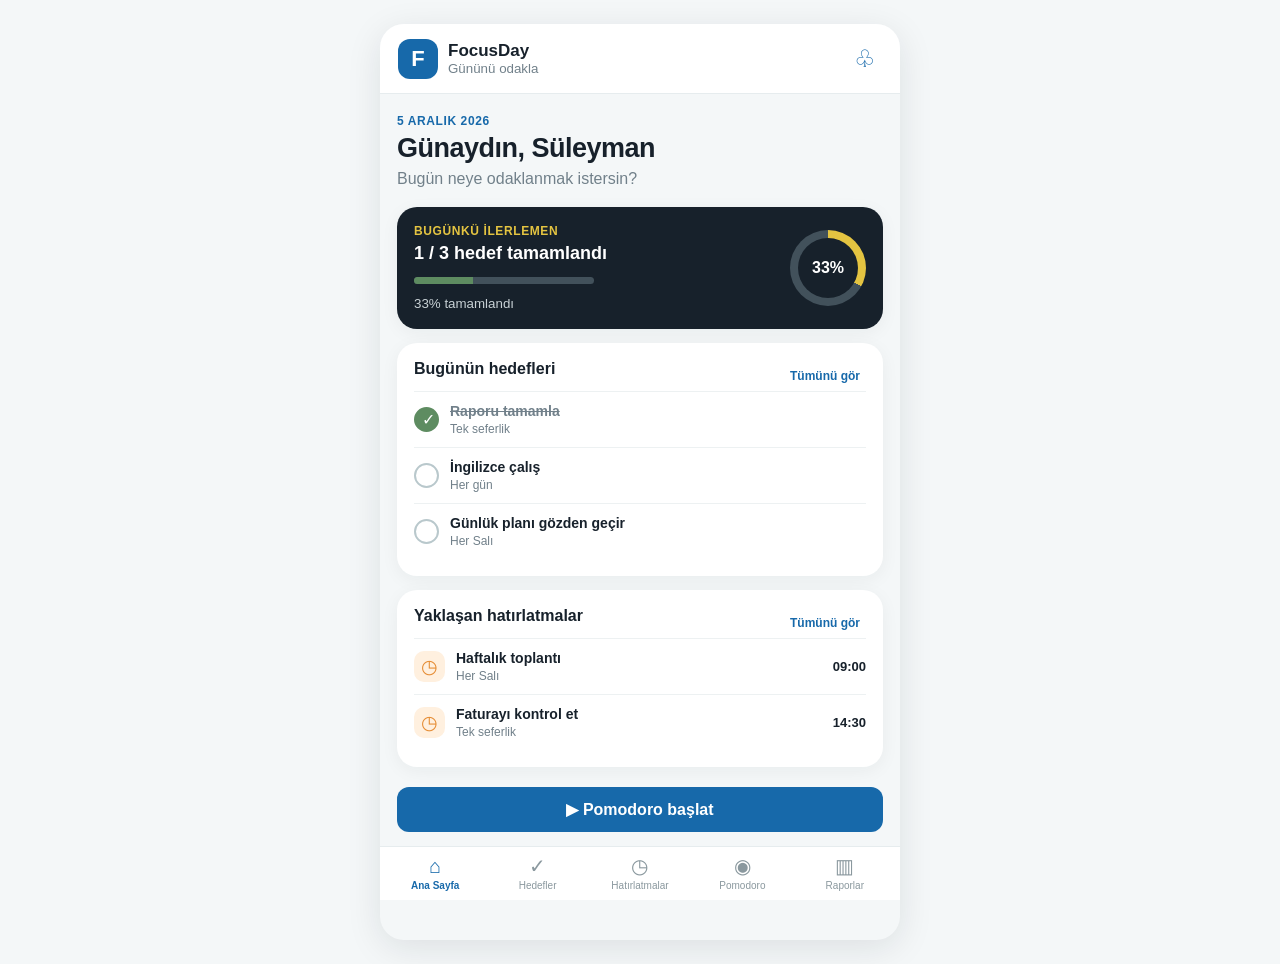
==== index.html @ 0054cb57 "Add files via upload" ====
<!doctype html>
<html lang="tr">
<head>
<meta charset="UTF-8"><meta name="viewport" content="width=device-width,initial-scale=1,viewport-fit=cover"><meta name="theme-color" content="#1769AA"><title>FocusDay</title>
<style>
:root{--blue:#1769AA;--green:#5E8C61;--yellow:#E4C441;--orange:#E58B32;--purple:#7656A6;--red:#C94C4C;--ink:#17212B;--bg:#F4F7F8;--muted:#71808A}*{box-sizing:border-box}body{margin:0;background:var(--bg);font-family:-apple-system,BlinkMacSystemFont,"Segoe UI",sans-serif;color:var(--ink)}button,input,select{font:inherit}button{border:0;cursor:pointer}.app{max-width:520px;min-height:100vh;margin:auto;padding-bottom:88px}.top{height:70px;background:#fff;border-bottom:1px solid #e6ecee;display:flex;align-items:center;padding:14px 18px;gap:10px}.logo{width:40px;height:40px;border-radius:12px;background:var(--blue);color:#fff;display:grid;place-items:center;font-weight:800;font-size:22px}.top b{font-size:17px}.top small{display:block;color:var(--muted)}.bell{margin-left:auto;background:none;color:var(--blue);font-size:24px}main{padding:20px 17px}.eyebrow{font-size:12px;text-transform:uppercase;letter-spacing:.6px;font-weight:700;color:var(--blue);margin:0 0 5px}h1{font-size:27px;margin:3px 0 6px;letter-spacing:-.5px}h2{font-size:16px;margin:0 0 13px}.welcome p:last-child{color:var(--muted);margin:0 0 19px}.card,.progress,.timer{background:#fff;border-radius:20px;padding:17px;margin:14px 0;box-shadow:0 4px 18px #17212b0d}.progress{background:var(--ink);color:#fff;display:flex;justify-content:space-between;align-items:center}.progress h2{font-size:18px}.progress .eyebrow{color:var(--yellow)}.line{height:7px;width:180px;background:#42515b;border-radius:9px;overflow:hidden;margin:10px 0}.line span{display:block;height:100%;background:var(--green)}.progress small{color:#c8d1d5}.ring{width:76px;height:76px;border-radius:50%;background:conic-gradient(var(--yellow) var(--p),#42515b 0);display:grid;place-items:center;position:relative}.ring:after{content:"";position:absolute;inset:8px;border-radius:50%;background:var(--ink)}.ring b{position:relative;z-index:1}.heading{display:flex;justify-content:space-between}.heading button,.link{background:none;color:var(--blue);font-size:12px;font-weight:700}.row{display:flex;align-items:center;gap:11px;min-height:56px;border-top:1px solid #edf1f2}.row:first-of-type{border-top:0}.check{width:25px;height:25px;border-radius:50%;border:2px solid #b9c8cc;background:#fff;color:#fff}.check.done{background:var(--green);border-color:var(--green)}.row strong{display:block;font-size:14px}.row small{color:var(--muted);font-size:12px;display:block;margin-top:3px}.done-text{text-decoration:line-through;color:var(--muted)}.clock{width:31px;height:31px;border-radius:10px;background:#fff0df;color:var(--orange);display:grid;place-items:center;font-size:19px}.row time{margin-left:auto;font-weight:700;font-size:13px}.primary,.secondary{min-height:45px;padding:0 17px;border-radius:12px;font-weight:700}.primary{background:var(--blue);color:#fff}.secondary{background:#e8f1f7;color:var(--blue)}.wide{width:100%;margin-top:6px}.title{display:flex;justify-content:space-between;align-items:center}.title h1{margin-bottom:18px}.plus{font-size:28px;color:var(--blue);background:none}.tabs{display:flex;gap:7px;overflow:auto;margin:0 0 15px}.tabs button{padding:10px 13px;border-radius:20px;background:#e6ecee;color:var(--muted);white-space:nowrap}.tabs .active{background:var(--blue);color:#fff}.form{display:grid;gap:8px}.form label{font-size:13px;font-weight:700;color:#53636c;margin-top:6px}.form input,.form select,.add input,.timer input,.period{width:100%;min-height:45px;border:1px solid #dce5e7;border-radius:10px;padding:0 12px;background:#fff;color:var(--ink)}.add{display:flex;gap:8px}.add input{flex:1;min-width:0}.timer{text-align:center;padding:27px 17px}.timer-ring{width:225px;height:225px;margin:13px auto 22px;border:12px solid var(--yellow);border-right-color:var(--blue);border-radius:50%;display:flex;flex-direction:column;justify-content:center}.timer-ring strong{font-size:43px}.timer-ring span{font-size:13px;color:var(--muted)}.actions{display:flex;gap:8px;margin-top:12px}.actions>*{flex:1}.session{color:var(--muted);font-size:13px}.stats{display:grid;grid-template-columns:repeat(3,1fr);gap:8px}.stat{background:#fff;border-top:4px solid var(--blue);border-radius:15px;padding:13px 10px;min-height:105px;display:flex;flex-direction:column;justify-content:space-between}.stat b{font-size:22px}.stat small{color:var(--muted);line-height:1.2}.green{border-color:var(--green)}.purple{border-color:var(--purple)}.chart{height:185px;display:flex;align-items:end;justify-content:space-around;gap:8px}.col{height:100%;flex:1;display:flex;flex-direction:column;justify-content:end;align-items:center;gap:8px}.bar{width:19px;border-radius:7px 7px 2px 2px;min-height:25px}.b1{background:var(--blue)}.b2{background:var(--green)}.b3{background:var(--yellow)}.col small{color:var(--muted);font-size:11px}.insight{background:#eee9f6;color:var(--purple);border-radius:15px;padding:16px;font-size:13px;line-height:1.5}.nav{position:fixed;bottom:0;left:50%;transform:translateX(-50%);width:100%;max-width:520px;background:#fffffff7;border-top:1px solid #e6ecee;display:grid;grid-template-columns:repeat(5,1fr);padding:8px 4px max(8px,env(safe-area-inset-bottom));z-index:3}.nav button{background:none;color:#8a989e;font-size:10px;display:flex;flex-direction:column;align-items:center;gap:4px}.nav span{font-size:20px;line-height:20px}.nav .sel{color:var(--blue);font-weight:700}@media(min-width:700px){body{padding:24px}.app{border-radius:24px;overflow:hidden;box-shadow:0 8px 35px #17212b1a}}
</style></head>
<body><div class="app"><header class="top"><div class="logo">F</div><div><b>FocusDay</b><small>Gününü odakla</small></div><button class="bell">♧</button></header><main id="main"></main><nav class="nav" id="nav"></nav></div>
<script>
const today=new Date().toISOString().slice(0,10);let goals=JSON.parse(localStorage.getItem('fd-goals')||'null')||[{id:1,title:'Raporu tamamla',done:true,repeat:'Tek seferlik'},{id:2,title:'İngilizce çalış',done:false,repeat:'Her gün'},{id:3,title:'Günlük planı gözden geçir',done:false,repeat:'Her Salı'}];let reminders=JSON.parse(localStorage.getItem('fd-reminders')||'null')||[{id:1,title:'Haftalık toplantı',time:'09:00',repeat:'Her Salı'},{id:2,title:'Faturayı kontrol et',time:'14:30',repeat:'Tek seferlik'}];let screen='home',seconds=1500,running=false,pomos=+localStorage.getItem('fd-pomos')||0,note='';
const save=()=>{localStorage.setItem('fd-goals',JSON.stringify(goals));localStorage.setItem('fd-reminders',JSON.stringify(reminders));localStorage.setItem('fd-pomos',pomos)};const dateText=new Intl.DateTimeFormat('tr-TR',{day:'numeric',month:'long',year:'numeric'}).format(new Date());
function goalRow(g){return `<div class="row"><button class="check ${g.done?'done':''}" onclick="toggle(${g.id})">${g.done?'✓':''}</button><div><strong class="${g.done?'done-text':''}">${g.title}</strong><small>${g.repeat}</small></div></div>`}function reminderRow(r){return `<div class="row"><span class="clock">◷</span><div><strong>${r.title}</strong><small>${r.repeat}</small></div><time>${r.time}</time></div>`}
function home(){let done=goals.filter(g=>g.done).length,p=goals.length?Math.round(done/goals.length*100):0;return `<section class="welcome"><p class="eyebrow">${dateText}</p><h1>Günaydın, Süleyman</h1><p>Bugün neye odaklanmak istersin?</p></section><section class="progress"><div><p class="eyebrow">Bugünkü ilerlemen</p><h2>${done} / ${goals.length} hedef tamamlandı</h2><div class="line"><span style="width:${p}%"></span></div><small>${p}% tamamlandı</small></div><div class="ring" style="--p:${p*3.6}deg"><b>${p}%</b></div></section><section class="card"><div class="heading"><h2>Bugünün hedefleri</h2><button onclick="go('goals')">Tümünü gör</button></div>${goals.slice(0,3).map(goalRow).join('')}</section><section class="card"><div class="heading"><h2>Yaklaşan hatırlatmalar</h2><button onclick="go('reminders')">Tümünü gör</button></div>${reminders.map(reminderRow).join('')}</section><button class="primary wide" onclick="go('pomodoro')">▶ Pomodoro başlat</button>`}
function goalsPage(){return `<div class="title"><h1>Hedefler</h1><button class="plus" onclick="document.querySelector('.add input').focus()">＋</button></div><div class="tabs"><button class="active">Bugün</button><button>Yaklaşan</button><button>Tamamlanan</button></div><section class="card">${goals.map(goalRow).join('')}</section><div class="add"><input placeholder="Yeni hedef yaz..." onkeydown="if(event.key==='Enter')addGoal(this)"><button class="primary" onclick="addGoal(this.previousElementSibling)">Ekle</button></div>`}
function remindersPage(){return `<div class="title"><h1>Yeni Hatırlatma</h1></div><section class="card form"><label>Hatırlatma başlığı</label><input id="rtitle" placeholder="Örn. Haftalık toplantı"><label>Not</label><input placeholder="İsteğe bağlı not"><label>Başlangıç tarihi</label><input type="date" value="${today}"><label>Saat</label><input id="rtime" type="time" value="09:00"><label>Tekrar</label><select><option>Tek seferlik</option><option>Her gün</option><option>Her hafta</option><option>Her ay</option></select><label>Sonlanma</label><select><option>Hiçbir zaman</option><option>Tarihte sona ersin</option><option>Tekrardan sonra sona ersin</option></select><button class="primary wide" onclick="addReminder()">Hatırlatmayı kaydet</button></section><section class="card">${reminders.map(reminderRow).join('')}</section>`}
function pomo(){let m=String(Math.floor(seconds/60)).padStart(2,'0'),s=String(seconds%60).padStart(2,'0');return `<div class="title"><h1>Pomodoro</h1></div><section class="timer"><p class="eyebrow">Bağımsız odaklanma</p><div class="timer-ring"><strong>${m}:${s}</strong><span>${running?'Odaklanıyor':'Başlamaya hazır'}</span></div><input placeholder="Odaklanma konusu (isteğe bağlı)" value="${note}" oninput="note=this.value"><div class="actions"><button class="primary" onclick="run()">${running?'❚❚ Duraklat':'▶ Başlat'}</button><button class="secondary" onclick="resetTimer()">Sıfırla</button></div><p class="session">Tamamlanan Pomodoro: <b>${pomos}</b></p></section>`}
function reports(){let done=goals.filter(g=>g.done).length;return `<div class="title"><h1>Raporlar</h1></div><select class="period"><option>Bu hafta</option><option>Bu ay</option><option>Son 30 gün</option></select><div class="stats"><div class="stat green"><b>${done}</b><small>Tamamlanan hedefler</small></div><div class="stat"><b>${pomos}</b><small>Pomodoro</small></div><div class="stat purple"><b>${pomos*25} dk</b><small>Odaklanma süresi</small></div></div><section class="card"><h2>Haftalık odaklanma</h2><div class="chart">${['Pzt','Sal','Çar','Per','Cum','Cmt','Paz'].map((d,i)=>`<div class="col"><div class="bar b${i%3+1}" style="height:${30+(i*13)%65}%"></div><small>${d}</small></div>`).join('')}</div></section><div class="insight">✦ Bu hafta düzenli ilerliyorsun. Küçük adımlar büyük sonuçlar getirir.</div>`}
function render(){document.getElementById('main').innerHTML=screen==='home'?home():screen==='goals'?goalsPage():screen==='reminders'?remindersPage():screen==='pomodoro'?pomo():reports();let items=[['home','⌂','Ana Sayfa'],['goals','✓','Hedefler'],['reminders','◷','Hatırlatmalar'],['pomodoro','◉','Pomodoro'],['reports','▥','Raporlar']];document.getElementById('nav').innerHTML=items.map(x=>`<button class="${screen===x[0]?'sel':''}" onclick="go('${x[0]}')"><span>${x[1]}</span>${x[2]}</button>`).join('')}
function go(x){screen=x;render()}function toggle(id){goals=goals.map(g=>g.id===id?{...g,done:!g.done}:g);save();render()}function addGoal(el){if(!el.value.trim())return;goals.push({id:Date.now(),title:el.value.trim(),done:false,repeat:'Tek seferlik'});el.value='';save();render()}function addReminder(){let t=document.getElementById('rtitle').value.trim();if(!t)return;reminders.push({id:Date.now(),title:t,time:document.getElementById('rtime').value,repeat:'Tek seferlik'});save();alert('Hatırlatma kaydedildi.');render()}function run(){running=!running;render()}function resetTimer(){running=false;seconds=1500;render()}setInterval(()=>{if(running){seconds--;if(seconds<=0){seconds=1500;running=false;pomos++;save()}render()}},1000);render();
</script></body></html>
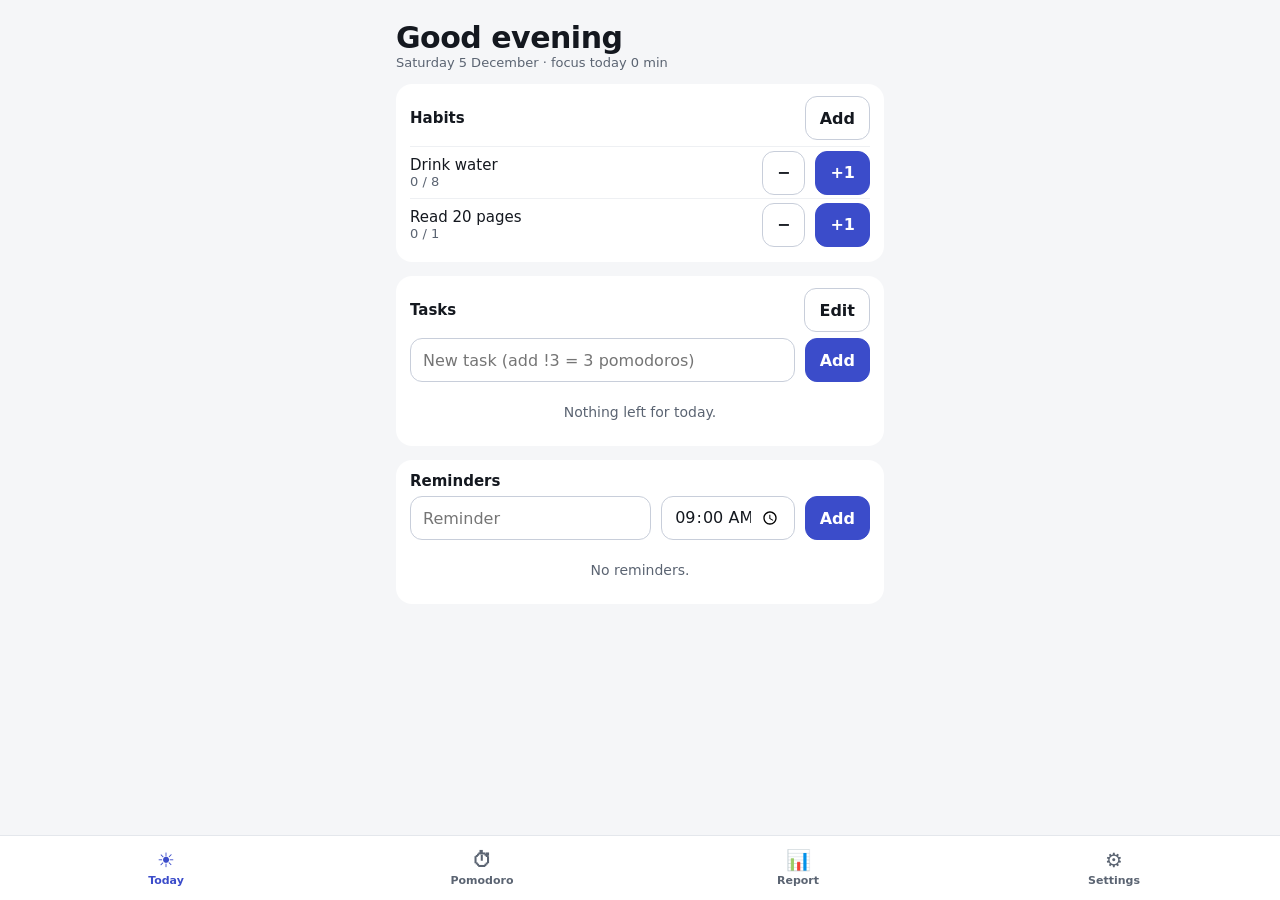
==== commit 252d6e82: "Add FocusDay PWA Co-Authored-By: Claude Sonnet 5.5 <noreply@anthropic.com> Claude-Session: https://c" ====
--- a/index.html
+++ b/index.html
@@ -1,20 +1,22 @@
 <!doctype html>
-<html lang="tr">
+<html lang="en">
 <head>
-<meta charset="UTF-8"><meta name="viewport" content="width=device-width,initial-scale=1,viewport-fit=cover"><meta name="theme-color" content="#1769AA"><title>FocusDay</title>
-<style>
-:root{--blue:#1769AA;--green:#5E8C61;--yellow:#E4C441;--orange:#E58B32;--purple:#7656A6;--red:#C94C4C;--ink:#17212B;--bg:#F4F7F8;--muted:#71808A}*{box-sizing:border-box}body{margin:0;background:var(--bg);font-family:-apple-system,BlinkMacSystemFont,"Segoe UI",sans-serif;color:var(--ink)}button,input,select{font:inherit}button{border:0;cursor:pointer}.app{max-width:520px;min-height:100vh;margin:auto;padding-bottom:88px}.top{height:70px;background:#fff;border-bottom:1px solid #e6ecee;display:flex;align-items:center;padding:14px 18px;gap:10px}.logo{width:40px;height:40px;border-radius:12px;background:var(--blue);color:#fff;display:grid;place-items:center;font-weight:800;font-size:22px}.top b{font-size:17px}.top small{display:block;color:var(--muted)}.bell{margin-left:auto;background:none;color:var(--blue);font-size:24px}main{padding:20px 17px}.eyebrow{font-size:12px;text-transform:uppercase;letter-spacing:.6px;font-weight:700;color:var(--blue);margin:0 0 5px}h1{font-size:27px;margin:3px 0 6px;letter-spacing:-.5px}h2{font-size:16px;margin:0 0 13px}.welcome p:last-child{color:var(--muted);margin:0 0 19px}.card,.progress,.timer{background:#fff;border-radius:20px;padding:17px;margin:14px 0;box-shadow:0 4px 18px #17212b0d}.progress{background:var(--ink);color:#fff;display:flex;justify-content:space-between;align-items:center}.progress h2{font-size:18px}.progress .eyebrow{color:var(--yellow)}.line{height:7px;width:180px;background:#42515b;border-radius:9px;overflow:hidden;margin:10px 0}.line span{display:block;height:100%;background:var(--green)}.progress small{color:#c8d1d5}.ring{width:76px;height:76px;border-radius:50%;background:conic-gradient(var(--yellow) var(--p),#42515b 0);display:grid;place-items:center;position:relative}.ring:after{content:"";position:absolute;inset:8px;border-radius:50%;background:var(--ink)}.ring b{position:relative;z-index:1}.heading{display:flex;justify-content:space-between}.heading button,.link{background:none;color:var(--blue);font-size:12px;font-weight:700}.row{display:flex;align-items:center;gap:11px;min-height:56px;border-top:1px solid #edf1f2}.row:first-of-type{border-top:0}.check{width:25px;height:25px;border-radius:50%;border:2px solid #b9c8cc;background:#fff;color:#fff}.check.done{background:var(--green);border-color:var(--green)}.row strong{display:block;font-size:14px}.row small{color:var(--muted);font-size:12px;display:block;margin-top:3px}.done-text{text-decoration:line-through;color:var(--muted)}.clock{width:31px;height:31px;border-radius:10px;background:#fff0df;color:var(--orange);display:grid;place-items:center;font-size:19px}.row time{margin-left:auto;font-weight:700;font-size:13px}.primary,.secondary{min-height:45px;padding:0 17px;border-radius:12px;font-weight:700}.primary{background:var(--blue);color:#fff}.secondary{background:#e8f1f7;color:var(--blue)}.wide{width:100%;margin-top:6px}.title{display:flex;justify-content:space-between;align-items:center}.title h1{margin-bottom:18px}.plus{font-size:28px;color:var(--blue);background:none}.tabs{display:flex;gap:7px;overflow:auto;margin:0 0 15px}.tabs button{padding:10px 13px;border-radius:20px;background:#e6ecee;color:var(--muted);white-space:nowrap}.tabs .active{background:var(--blue);color:#fff}.form{display:grid;gap:8px}.form label{font-size:13px;font-weight:700;color:#53636c;margin-top:6px}.form input,.form select,.add input,.timer input,.period{width:100%;min-height:45px;border:1px solid #dce5e7;border-radius:10px;padding:0 12px;background:#fff;color:var(--ink)}.add{display:flex;gap:8px}.add input{flex:1;min-width:0}.timer{text-align:center;padding:27px 17px}.timer-ring{width:225px;height:225px;margin:13px auto 22px;border:12px solid var(--yellow);border-right-color:var(--blue);border-radius:50%;display:flex;flex-direction:column;justify-content:center}.timer-ring strong{font-size:43px}.timer-ring span{font-size:13px;color:var(--muted)}.actions{display:flex;gap:8px;margin-top:12px}.actions>*{flex:1}.session{color:var(--muted);font-size:13px}.stats{display:grid;grid-template-columns:repeat(3,1fr);gap:8px}.stat{background:#fff;border-top:4px solid var(--blue);border-radius:15px;padding:13px 10px;min-height:105px;display:flex;flex-direction:column;justify-content:space-between}.stat b{font-size:22px}.stat small{color:var(--muted);line-height:1.2}.green{border-color:var(--green)}.purple{border-color:var(--purple)}.chart{height:185px;display:flex;align-items:end;justify-content:space-around;gap:8px}.col{height:100%;flex:1;display:flex;flex-direction:column;justify-content:end;align-items:center;gap:8px}.bar{width:19px;border-radius:7px 7px 2px 2px;min-height:25px}.b1{background:var(--blue)}.b2{background:var(--green)}.b3{background:var(--yellow)}.col small{color:var(--muted);font-size:11px}.insight{background:#eee9f6;color:var(--purple);border-radius:15px;padding:16px;font-size:13px;line-height:1.5}.nav{position:fixed;bottom:0;left:50%;transform:translateX(-50%);width:100%;max-width:520px;background:#fffffff7;border-top:1px solid #e6ecee;display:grid;grid-template-columns:repeat(5,1fr);padding:8px 4px max(8px,env(safe-area-inset-bottom));z-index:3}.nav button{background:none;color:#8a989e;font-size:10px;display:flex;flex-direction:column;align-items:center;gap:4px}.nav span{font-size:20px;line-height:20px}.nav .sel{color:var(--blue);font-weight:700}@media(min-width:700px){body{padding:24px}.app{border-radius:24px;overflow:hidden;box-shadow:0 8px 35px #17212b1a}}
-</style></head>
-<body><div class="app"><header class="top"><div class="logo">F</div><div><b>FocusDay</b><small>Gününü odakla</small></div><button class="bell">♧</button></header><main id="main"></main><nav class="nav" id="nav"></nav></div>
-<script>
-const today=new Date().toISOString().slice(0,10);let goals=JSON.parse(localStorage.getItem('fd-goals')||'null')||[{id:1,title:'Raporu tamamla',done:true,repeat:'Tek seferlik'},{id:2,title:'İngilizce çalış',done:false,repeat:'Her gün'},{id:3,title:'Günlük planı gözden geçir',done:false,repeat:'Her Salı'}];let reminders=JSON.parse(localStorage.getItem('fd-reminders')||'null')||[{id:1,title:'Haftalık toplantı',time:'09:00',repeat:'Her Salı'},{id:2,title:'Faturayı kontrol et',time:'14:30',repeat:'Tek seferlik'}];let screen='home',seconds=1500,running=false,pomos=+localStorage.getItem('fd-pomos')||0,note='';
-const save=()=>{localStorage.setItem('fd-goals',JSON.stringify(goals));localStorage.setItem('fd-reminders',JSON.stringify(reminders));localStorage.setItem('fd-pomos',pomos)};const dateText=new Intl.DateTimeFormat('tr-TR',{day:'numeric',month:'long',year:'numeric'}).format(new Date());
-function goalRow(g){return `<div class="row"><button class="check ${g.done?'done':''}" onclick="toggle(${g.id})">${g.done?'✓':''}</button><div><strong class="${g.done?'done-text':''}">${g.title}</strong><small>${g.repeat}</small></div></div>`}function reminderRow(r){return `<div class="row"><span class="clock">◷</span><div><strong>${r.title}</strong><small>${r.repeat}</small></div><time>${r.time}</time></div>`}
-function home(){let done=goals.filter(g=>g.done).length,p=goals.length?Math.round(done/goals.length*100):0;return `<section class="welcome"><p class="eyebrow">${dateText}</p><h1>Günaydın, Süleyman</h1><p>Bugün neye odaklanmak istersin?</p></section><section class="progress"><div><p class="eyebrow">Bugünkü ilerlemen</p><h2>${done} / ${goals.length} hedef tamamlandı</h2><div class="line"><span style="width:${p}%"></span></div><small>${p}% tamamlandı</small></div><div class="ring" style="--p:${p*3.6}deg"><b>${p}%</b></div></section><section class="card"><div class="heading"><h2>Bugünün hedefleri</h2><button onclick="go('goals')">Tümünü gör</button></div>${goals.slice(0,3).map(goalRow).join('')}</section><section class="card"><div class="heading"><h2>Yaklaşan hatırlatmalar</h2><button onclick="go('reminders')">Tümünü gör</button></div>${reminders.map(reminderRow).join('')}</section><button class="primary wide" onclick="go('pomodoro')">▶ Pomodoro başlat</button>`}
-function goalsPage(){return `<div class="title"><h1>Hedefler</h1><button class="plus" onclick="document.querySelector('.add input').focus()">＋</button></div><div class="tabs"><button class="active">Bugün</button><button>Yaklaşan</button><button>Tamamlanan</button></div><section class="card">${goals.map(goalRow).join('')}</section><div class="add"><input placeholder="Yeni hedef yaz..." onkeydown="if(event.key==='Enter')addGoal(this)"><button class="primary" onclick="addGoal(this.previousElementSibling)">Ekle</button></div>`}
-function remindersPage(){return `<div class="title"><h1>Yeni Hatırlatma</h1></div><section class="card form"><label>Hatırlatma başlığı</label><input id="rtitle" placeholder="Örn. Haftalık toplantı"><label>Not</label><input placeholder="İsteğe bağlı not"><label>Başlangıç tarihi</label><input type="date" value="${today}"><label>Saat</label><input id="rtime" type="time" value="09:00"><label>Tekrar</label><select><option>Tek seferlik</option><option>Her gün</option><option>Her hafta</option><option>Her ay</option></select><label>Sonlanma</label><select><option>Hiçbir zaman</option><option>Tarihte sona ersin</option><option>Tekrardan sonra sona ersin</option></select><button class="primary wide" onclick="addReminder()">Hatırlatmayı kaydet</button></section><section class="card">${reminders.map(reminderRow).join('')}</section>`}
-function pomo(){let m=String(Math.floor(seconds/60)).padStart(2,'0'),s=String(seconds%60).padStart(2,'0');return `<div class="title"><h1>Pomodoro</h1></div><section class="timer"><p class="eyebrow">Bağımsız odaklanma</p><div class="timer-ring"><strong>${m}:${s}</strong><span>${running?'Odaklanıyor':'Başlamaya hazır'}</span></div><input placeholder="Odaklanma konusu (isteğe bağlı)" value="${note}" oninput="note=this.value"><div class="actions"><button class="primary" onclick="run()">${running?'❚❚ Duraklat':'▶ Başlat'}</button><button class="secondary" onclick="resetTimer()">Sıfırla</button></div><p class="session">Tamamlanan Pomodoro: <b>${pomos}</b></p></section>`}
-function reports(){let done=goals.filter(g=>g.done).length;return `<div class="title"><h1>Raporlar</h1></div><select class="period"><option>Bu hafta</option><option>Bu ay</option><option>Son 30 gün</option></select><div class="stats"><div class="stat green"><b>${done}</b><small>Tamamlanan hedefler</small></div><div class="stat"><b>${pomos}</b><small>Pomodoro</small></div><div class="stat purple"><b>${pomos*25} dk</b><small>Odaklanma süresi</small></div></div><section class="card"><h2>Haftalık odaklanma</h2><div class="chart">${['Pzt','Sal','Çar','Per','Cum','Cmt','Paz'].map((d,i)=>`<div class="col"><div class="bar b${i%3+1}" style="height:${30+(i*13)%65}%"></div><small>${d}</small></div>`).join('')}</div></section><div class="insight">✦ Bu hafta düzenli ilerliyorsun. Küçük adımlar büyük sonuçlar getirir.</div>`}
-function render(){document.getElementById('main').innerHTML=screen==='home'?home():screen==='goals'?goalsPage():screen==='reminders'?remindersPage():screen==='pomodoro'?pomo():reports();let items=[['home','⌂','Ana Sayfa'],['goals','✓','Hedefler'],['reminders','◷','Hatırlatmalar'],['pomodoro','◉','Pomodoro'],['reports','▥','Raporlar']];document.getElementById('nav').innerHTML=items.map(x=>`<button class="${screen===x[0]?'sel':''}" onclick="go('${x[0]}')"><span>${x[1]}</span>${x[2]}</button>`).join('')}
-function go(x){screen=x;render()}function toggle(id){goals=goals.map(g=>g.id===id?{...g,done:!g.done}:g);save();render()}function addGoal(el){if(!el.value.trim())return;goals.push({id:Date.now(),title:el.value.trim(),done:false,repeat:'Tek seferlik'});el.value='';save();render()}function addReminder(){let t=document.getElementById('rtitle').value.trim();if(!t)return;reminders.push({id:Date.now(),title:t,time:document.getElementById('rtime').value,repeat:'Tek seferlik'});save();alert('Hatırlatma kaydedildi.');render()}function run(){running=!running;render()}function resetTimer(){running=false;seconds=1500;render()}setInterval(()=>{if(running){seconds--;if(seconds<=0){seconds=1500;running=false;pomos++;save()}render()}},1000);render();
-</script></body></html>+<meta charset="utf-8">
+<meta name="viewport" content="width=device-width, initial-scale=1, viewport-fit=cover">
+<meta name="theme-color" content="#3B4CCA">
+<meta name="apple-mobile-web-app-capable" content="yes">
+<meta name="apple-mobile-web-app-status-bar-style" content="default">
+<meta name="apple-mobile-web-app-title" content="FocusDay">
+<link rel="manifest" href="manifest.webmanifest">
+<link rel="apple-touch-icon" href="icons/icon-180.png">
+<link rel="icon" href="icons/icon-192.png">
+<link rel="stylesheet" href="styles.css">
+<title>FocusDay</title>
+</head>
+<body>
+<main id="view"></main>
+<div id="toast" role="status" aria-live="polite"></div>
+<nav id="nav" aria-label="Main menu"></nav>
+<script src="app.js"></script>
+</body>
+</html>
--- a/styles.css
+++ b/styles.css
@@ -0,0 +1,58 @@
+:root{--bg:#F5F6F8;--card:#fff;--ink:#14181F;--mute:#5B6472;--line:#EEF0F3;--acc:#3B4CCA;--tom:#C2410C;--ok:#0F766E;--danger:#B42318}
+*{box-sizing:border-box;-webkit-tap-highlight-color:transparent}
+html,body{margin:0;background:var(--bg);color:var(--ink);font-family:-apple-system,BlinkMacSystemFont,"Inter",system-ui,sans-serif}
+body{padding-top:env(safe-area-inset-top)}
+main{padding:20px 16px calc(110px + env(safe-area-inset-bottom));max-width:520px;margin:0 auto;display:flex;flex-direction:column;gap:14px}
+h1{margin:0;font-size:30px;font-weight:800;letter-spacing:-.5px}
+h2{margin:0;font-size:15px;font-weight:700}
+.sub{color:var(--mute);font-size:13px}
+.row{display:flex;align-items:center;gap:10px}
+.sp{flex:1;min-width:0}
+.card{background:var(--card);border-radius:16px;padding:12px 14px;display:flex;flex-direction:column}
+button{font:inherit;cursor:pointer}
+.btn{min-height:44px;border:1.5px solid #C8CEDA;background:#fff;border-radius:12px;padding:0 14px;font-weight:600;color:var(--ink)}
+.btn.pri{background:var(--acc);border-color:var(--acc);color:#fff}
+.btn.tom{background:var(--tom);border-color:var(--tom);color:#fff}
+.btn.big{min-height:54px;border-radius:16px;font-size:16px;font-weight:700}
+.icon{width:44px;height:44px;border:none;border-radius:12px;background:#FDE8E7;color:var(--danger);font-size:18px;flex-shrink:0}
+input[type=text],input[type=time],input[type=number],select{font:inherit;min-height:44px;border:1.5px solid #C8CEDA;border-radius:12px;padding:0 12px;background:#fff;color:var(--ink);width:100%}
+.item{display:flex;align-items:center;gap:10px;min-height:52px;border-top:1px solid var(--line)}
+.item:first-of-type{border-top:none}
+.chk{width:30px;height:30px;border-radius:50%;border:2px solid #C8CEDA;background:#fff;flex-shrink:0;color:#fff;font-size:16px;line-height:1;padding:0}
+.chk.on{background:var(--ok);border-color:var(--ok)}
+.title{flex:1;min-width:0;font-size:15px;overflow:hidden;text-overflow:ellipsis;white-space:nowrap}
+.done .title{text-decoration:line-through;color:var(--mute)}
+.pill{font-size:12px;font-weight:700;color:var(--tom);white-space:nowrap}
+.seg{display:flex;background:#E6E9EE;border-radius:12px;padding:3px}
+.seg button{flex:1;border:none;background:transparent;border-radius:9px;min-height:40px;font-weight:700;color:var(--mute)}
+.seg button.on{background:#fff;color:var(--ink)}
+.chips{display:flex;flex-wrap:wrap;gap:6px}
+.chip{border:1.5px solid #C8CEDA;background:#fff;border-radius:999px;padding:0 12px;min-height:44px;font-size:13px;font-weight:600}
+.ring{width:250px;height:250px;border-radius:50%;margin:6px auto;display:flex;align-items:center;justify-content:center}
+.ring>div{width:226px;height:226px;border-radius:50%;background:var(--bg);display:flex;flex-direction:column;align-items:center;justify-content:center;gap:4px}
+.time{font-size:58px;font-weight:800;letter-spacing:-1px;font-variant-numeric:tabular-nums}
+.dots{display:flex;gap:8px;justify-content:center}
+.dots i{width:28px;height:6px;border-radius:3px;background:#DDE1E8}
+.dots i.on{background:var(--tom)}
+.bars{display:flex;align-items:flex-end;gap:8px;height:120px;padding-top:8px}
+.bars div{flex:1;display:flex;flex-direction:column;align-items:center;gap:4px;justify-content:flex-end;height:100%;font-size:11px;color:var(--mute)}
+.bars b{width:100%;background:var(--acc);border-radius:6px 6px 2px 2px;min-height:3px}
+.heat{display:flex;gap:4px;flex-wrap:wrap}
+.heat i{width:18px;height:18px;border-radius:4px;background:#E4E7EC}
+.heat i.l1{background:#B7BEF0}.heat i.l2{background:#7480E0}.heat i.l3{background:var(--acc)}
+#toast{position:fixed;left:16px;right:16px;bottom:calc(92px + env(safe-area-inset-bottom));max-width:488px;margin:0 auto;z-index:5}
+#toast .t{background:var(--ink);color:#fff;border-radius:14px;padding:4px 4px 4px 16px;display:flex;align-items:center;gap:10px}
+#toast .t span{flex:1;font-size:14px}
+#toast .t button{min-height:44px;padding:0 14px;border:none;background:transparent;color:#AEB8FF;font-weight:700}
+nav{position:fixed;left:0;right:0;bottom:0;background:#fff;border-top:1px solid #E4E7EC;display:grid;grid-template-columns:repeat(4,1fr);padding:6px 8px calc(8px + env(safe-area-inset-bottom));z-index:4}
+nav button{border:none;background:none;min-height:50px;display:flex;flex-direction:column;align-items:center;justify-content:center;gap:2px;font-size:11px;font-weight:600;color:var(--mute)}
+nav button span{font-size:20px}
+nav button.on{color:var(--acc);font-weight:700}
+.banner{background:#ECEEFB;color:#2A379A;border-radius:14px;padding:12px 14px;font-weight:600;font-size:14px}
+.empty{padding:14px 0;text-align:center;color:var(--mute);font-size:14px}
+label.sw{display:flex;align-items:center;gap:12px;min-height:52px;border-top:1px solid var(--line)}
+label.sw:first-of-type{border-top:none}
+label.sw input{width:22px;height:22px;accent-color:var(--acc)}
+.grid3{display:grid;grid-template-columns:repeat(3,1fr);gap:8px}
+.stat{background:#F5F6F8;border-radius:12px;padding:10px;display:flex;flex-direction:column;gap:2px}
+.stat b{font-size:22px}
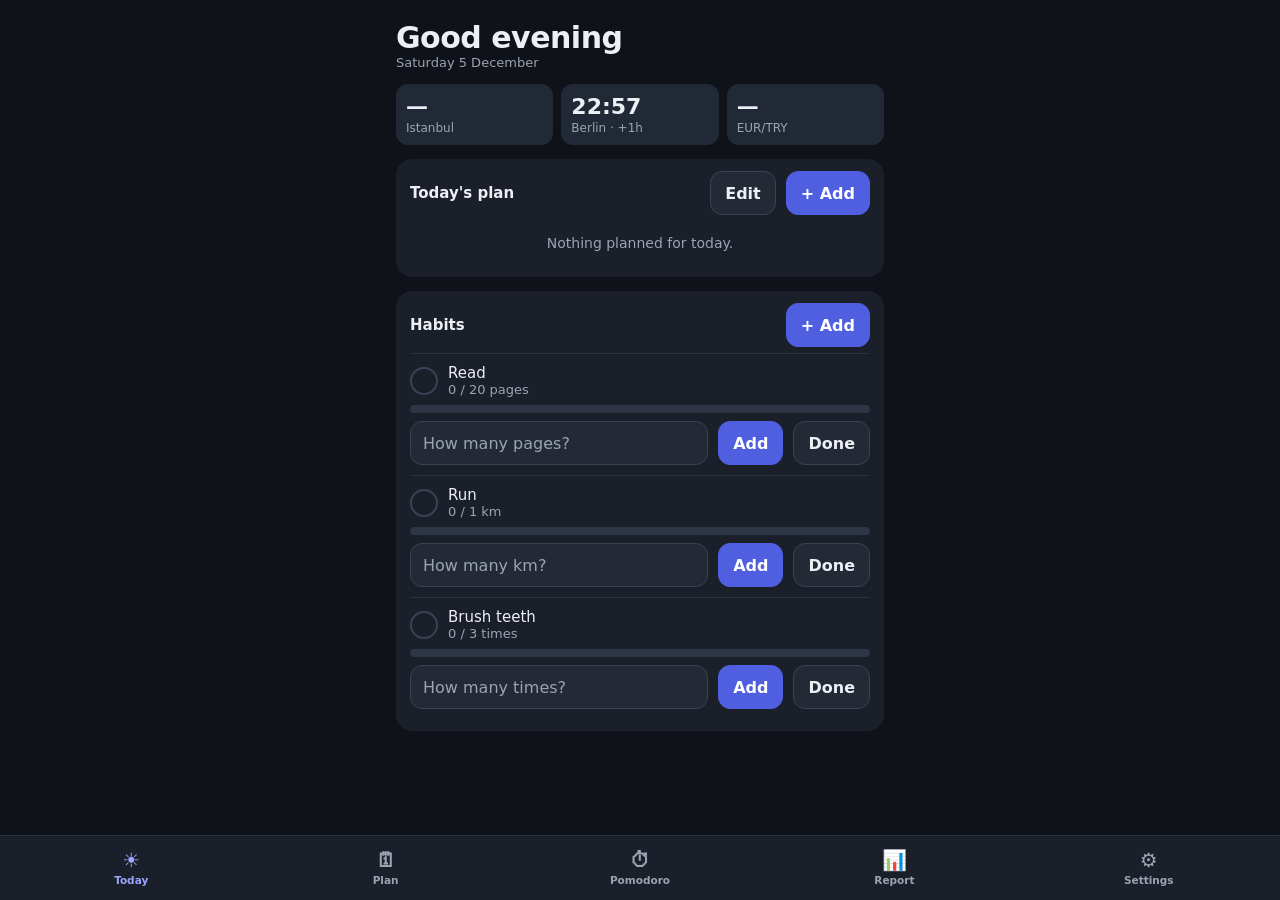
==== commit 12eb723b: "Dark theme, weather/clock/EUR-TRY tiles, compact task form, free-focus-only Pomodoro Co-Authored-By:" ====
--- a/index.html
+++ b/index.html
@@ -3,13 +3,14 @@
 <head>
 <meta charset="utf-8">
 <meta name="viewport" content="width=device-width, initial-scale=1, viewport-fit=cover">
-<meta name="theme-color" content="#3B4CCA">
+<meta name="theme-color" content="#0F1218">
 <meta name="apple-mobile-web-app-capable" content="yes">
 <meta name="apple-mobile-web-app-status-bar-style" content="default">
 <meta name="apple-mobile-web-app-title" content="FocusDay">
 <link rel="manifest" href="manifest.webmanifest">
 <link rel="apple-touch-icon" href="icons/icon-180.png">
 <link rel="icon" href="icons/icon-192.png">
+<script>try{var t=(JSON.parse(localStorage.getItem("focusday.v1"))||{}).settings;document.documentElement.dataset.theme=(t&&t.theme)||"dark"}catch(e){document.documentElement.dataset.theme="dark"}</script>
 <link rel="stylesheet" href="styles.css">
 <title>FocusDay</title>
 </head>
--- a/styles.css
+++ b/styles.css
@@ -1,4 +1,6 @@
-:root{--bg:#F5F6F8;--card:#fff;--ink:#14181F;--mute:#5B6472;--line:#EEF0F3;--acc:#3B4CCA;--tom:#C2410C;--ok:#0F766E;--danger:#B42318}
+:root{--bg:#0F1218;--card:#1A1F29;--field:#232A36;--ink:#ECEFF4;--mute:#9AA4B2;--line:#2A3140;--border:#3A4354;--track:#2E3646;--stat:#222936;--acc:#4F5FE0;--acc-t:#9AA6FF;--accbg:#262C4D;--tom:#C2410C;--tom-t:#FB923C;--ok:#34D399;--okbtn:#0F766E;--danger:#F87171;--dangerbg:#3A2327;--heat1:#3B4A8A;--heat3:#7C8CFF;color-scheme:dark}
+:root[data-theme=light]{--bg:#F5F6F8;--card:#FFFFFF;--field:#FFFFFF;--ink:#14181F;--mute:#5B6472;--line:#EEF0F3;--border:#C8CEDA;--track:#E4E7EC;--stat:#F5F6F8;--acc:#3B4CCA;--acc-t:#3B4CCA;--accbg:#ECEEFB;--tom:#C2410C;--tom-t:#C2410C;--ok:#0F766E;--okbtn:#0F766E;--danger:#B42318;--dangerbg:#FDE8E7;--heat1:#B7BEF0;--heat3:#3B4CCA;color-scheme:light}
+@media (prefers-color-scheme:light){:root[data-theme=auto]{--bg:#F5F6F8;--card:#FFFFFF;--field:#FFFFFF;--ink:#14181F;--mute:#5B6472;--line:#EEF0F3;--border:#C8CEDA;--track:#E4E7EC;--stat:#F5F6F8;--acc:#3B4CCA;--acc-t:#3B4CCA;--accbg:#ECEEFB;--tom-t:#C2410C;--ok:#0F766E;--danger:#B42318;--dangerbg:#FDE8E7;--heat1:#B7BEF0;--heat3:#3B4CCA;color-scheme:light}}
 *{box-sizing:border-box;-webkit-tap-highlight-color:transparent}
 html,body{margin:0;background:var(--bg);color:var(--ink);font-family:-apple-system,BlinkMacSystemFont,"Inter",system-ui,sans-serif}
 body{padding-top:env(safe-area-inset-top)}
@@ -9,50 +11,64 @@
 .row{display:flex;align-items:center;gap:10px}
 .sp{flex:1;min-width:0}
 .card{background:var(--card);border-radius:16px;padding:12px 14px;display:flex;flex-direction:column}
-button{font:inherit;cursor:pointer}
-.btn{min-height:44px;border:1.5px solid #C8CEDA;background:#fff;border-radius:12px;padding:0 14px;font-weight:600;color:var(--ink)}
+button{font:inherit;cursor:pointer;color:inherit}
+.btn{min-height:44px;border:1.5px solid var(--border);background:var(--field);border-radius:12px;padding:0 14px;font-weight:600;color:var(--ink)}
 .btn.pri{background:var(--acc);border-color:var(--acc);color:#fff}
 .btn.tom{background:var(--tom);border-color:var(--tom);color:#fff}
 .btn.big{min-height:54px;border-radius:16px;font-size:16px;font-weight:700}
-.icon{width:44px;height:44px;border:none;border-radius:12px;background:#FDE8E7;color:var(--danger);font-size:18px;flex-shrink:0}
-input[type=text],input[type=time],input[type=number],select{font:inherit;min-height:44px;border:1.5px solid #C8CEDA;border-radius:12px;padding:0 12px;background:#fff;color:var(--ink);width:100%}
+.icon{width:44px;height:44px;border:none;border-radius:12px;background:var(--dangerbg);color:var(--danger);font-size:18px;flex-shrink:0}
+input[type=text],input[type=time],input[type=number],input[type=date],select{font:inherit;min-height:44px;border:1.5px solid var(--border);border-radius:12px;padding:0 12px;background:var(--field);color:var(--ink);width:100%}
+input::placeholder{color:var(--mute)}
 .item{display:flex;align-items:center;gap:10px;min-height:52px;border-top:1px solid var(--line)}
 .item:first-of-type{border-top:none}
-.chk{width:30px;height:30px;border-radius:50%;border:2px solid #C8CEDA;background:#fff;flex-shrink:0;color:#fff;font-size:16px;line-height:1;padding:0}
-.chk.on{background:var(--ok);border-color:var(--ok)}
+.chk{width:30px;height:30px;border-radius:50%;border:2px solid var(--border);background:transparent;flex-shrink:0;color:#fff;font-size:16px;line-height:1;padding:0}
+.chk.on{background:var(--okbtn);border-color:var(--okbtn)}
 .title{flex:1;min-width:0;font-size:15px;overflow:hidden;text-overflow:ellipsis;white-space:nowrap}
 .done .title{text-decoration:line-through;color:var(--mute)}
-.pill{font-size:12px;font-weight:700;color:var(--tom);white-space:nowrap}
-.seg{display:flex;background:#E6E9EE;border-radius:12px;padding:3px}
+.pill{font-size:12px;font-weight:700;color:var(--tom-t);white-space:nowrap}
+.seg{display:flex;background:var(--track);border-radius:12px;padding:3px}
 .seg button{flex:1;border:none;background:transparent;border-radius:9px;min-height:40px;font-weight:700;color:var(--mute)}
-.seg button.on{background:#fff;color:var(--ink)}
+.seg button.on{background:var(--field);color:var(--ink)}
 .chips{display:flex;flex-wrap:wrap;gap:6px}
-.chip{border:1.5px solid #C8CEDA;background:#fff;border-radius:999px;padding:0 12px;min-height:44px;font-size:13px;font-weight:600}
+.chip{border:1.5px solid var(--border);background:var(--field);border-radius:999px;padding:0 12px;min-height:44px;font-size:13px;font-weight:600;color:var(--ink)}
+.chip.sel{background:var(--acc);border-color:var(--acc);color:#fff}
 .ring{width:250px;height:250px;border-radius:50%;margin:6px auto;display:flex;align-items:center;justify-content:center}
 .ring>div{width:226px;height:226px;border-radius:50%;background:var(--bg);display:flex;flex-direction:column;align-items:center;justify-content:center;gap:4px}
 .time{font-size:58px;font-weight:800;letter-spacing:-1px;font-variant-numeric:tabular-nums}
 .dots{display:flex;gap:8px;justify-content:center}
-.dots i{width:28px;height:6px;border-radius:3px;background:#DDE1E8}
-.dots i.on{background:var(--tom)}
+.dots i{width:28px;height:6px;border-radius:3px;background:var(--track)}
+.dots i.on{background:var(--tom-t)}
 .bars{display:flex;align-items:flex-end;gap:8px;height:120px;padding-top:8px}
 .bars div{flex:1;display:flex;flex-direction:column;align-items:center;gap:4px;justify-content:flex-end;height:100%;font-size:11px;color:var(--mute)}
-.bars b{width:100%;background:var(--acc);border-radius:6px 6px 2px 2px;min-height:3px}
+.bars b{width:100%;background:var(--heat3);border-radius:6px 6px 2px 2px;min-height:3px}
 .heat{display:flex;gap:4px;flex-wrap:wrap}
-.heat i{width:18px;height:18px;border-radius:4px;background:#E4E7EC}
-.heat i.l1{background:#B7BEF0}.heat i.l2{background:#7480E0}.heat i.l3{background:var(--acc)}
+.heat i{width:18px;height:18px;border-radius:4px;background:var(--track)}
+.heat i.l1{background:var(--heat1)}.heat i.l3{background:var(--heat3)}
 #toast{position:fixed;left:16px;right:16px;bottom:calc(92px + env(safe-area-inset-bottom));max-width:488px;margin:0 auto;z-index:5}
-#toast .t{background:var(--ink);color:#fff;border-radius:14px;padding:4px 4px 4px 16px;display:flex;align-items:center;gap:10px}
+#toast .t{background:#ECEFF4;color:#14181F;border-radius:14px;padding:4px 4px 4px 16px;display:flex;align-items:center;gap:10px;box-shadow:0 8px 24px rgba(0,0,0,.4)}
 #toast .t span{flex:1;font-size:14px}
-#toast .t button{min-height:44px;padding:0 14px;border:none;background:transparent;color:#AEB8FF;font-weight:700}
-nav{position:fixed;left:0;right:0;bottom:0;background:#fff;border-top:1px solid #E4E7EC;display:grid;grid-template-columns:repeat(4,1fr);padding:6px 8px calc(8px + env(safe-area-inset-bottom));z-index:4}
-nav button{border:none;background:none;min-height:50px;display:flex;flex-direction:column;align-items:center;justify-content:center;gap:2px;font-size:11px;font-weight:600;color:var(--mute)}
+#toast .t button{min-height:44px;padding:0 14px;border:none;background:transparent;color:#3B4CCA;font-weight:700}
+nav{position:fixed;left:0;right:0;bottom:0;background:var(--card);border-top:1px solid var(--line);display:grid;grid-template-columns:repeat(5,1fr);padding:6px 4px calc(8px + env(safe-area-inset-bottom));z-index:4}
+nav button{border:none;background:none;min-height:50px;display:flex;flex-direction:column;align-items:center;justify-content:center;gap:2px;font-size:10.5px;font-weight:600;color:var(--mute);padding:0}
 nav button span{font-size:20px}
-nav button.on{color:var(--acc);font-weight:700}
-.banner{background:#ECEEFB;color:#2A379A;border-radius:14px;padding:12px 14px;font-weight:600;font-size:14px}
+nav button.on{color:var(--acc-t);font-weight:700}
+.banner{background:var(--accbg);color:var(--acc-t);border-radius:14px;padding:12px 14px;font-weight:600;font-size:14px;display:flex;align-items:center;gap:10px}
 .empty{padding:14px 0;text-align:center;color:var(--mute);font-size:14px}
 label.sw{display:flex;align-items:center;gap:12px;min-height:52px;border-top:1px solid var(--line)}
 label.sw:first-of-type{border-top:none}
 label.sw input{width:22px;height:22px;accent-color:var(--acc)}
 .grid3{display:grid;grid-template-columns:repeat(3,1fr);gap:8px}
-.stat{background:#F5F6F8;border-radius:12px;padding:10px;display:flex;flex-direction:column;gap:2px}
-.stat b{font-size:22px}
+.g2{display:grid;grid-template-columns:1fr 1fr;gap:8px}
+.g2>div{display:flex;flex-direction:column;gap:4px;min-width:0}
+.stat{background:var(--stat);border-radius:12px;padding:10px;display:flex;flex-direction:column;gap:2px;min-width:0}
+.stat b{font-size:22px;white-space:nowrap}
+.bar{height:8px;background:var(--track);border-radius:4px;overflow:hidden}
+.bar i{display:block;height:100%;background:var(--ok);border-radius:4px;transition:width .2s}
+.habit{display:flex;flex-direction:column;gap:8px;padding:10px 0;border-top:1px solid var(--line)}
+.habit:first-of-type{border-top:none}
+.habit input{flex:1;min-width:0}
+.mark{width:28px;height:28px;border-radius:50%;border:2px solid var(--border);display:inline-flex;align-items:center;justify-content:center;color:#fff;font-size:15px;flex-shrink:0}
+.mark.on{background:var(--okbtn);border-color:var(--okbtn)}
+.link{background:none;border:none;text-align:left;padding:0;color:inherit;font:inherit;min-height:44px;display:flex;flex-direction:column;justify-content:center;min-width:0}
+.btn:focus-visible,button:focus-visible,input:focus-visible,select:focus-visible{outline:3px solid var(--acc-t);outline-offset:2px}
+.stat .sub{font-size:12px;white-space:nowrap;overflow:hidden;text-overflow:ellipsis}
